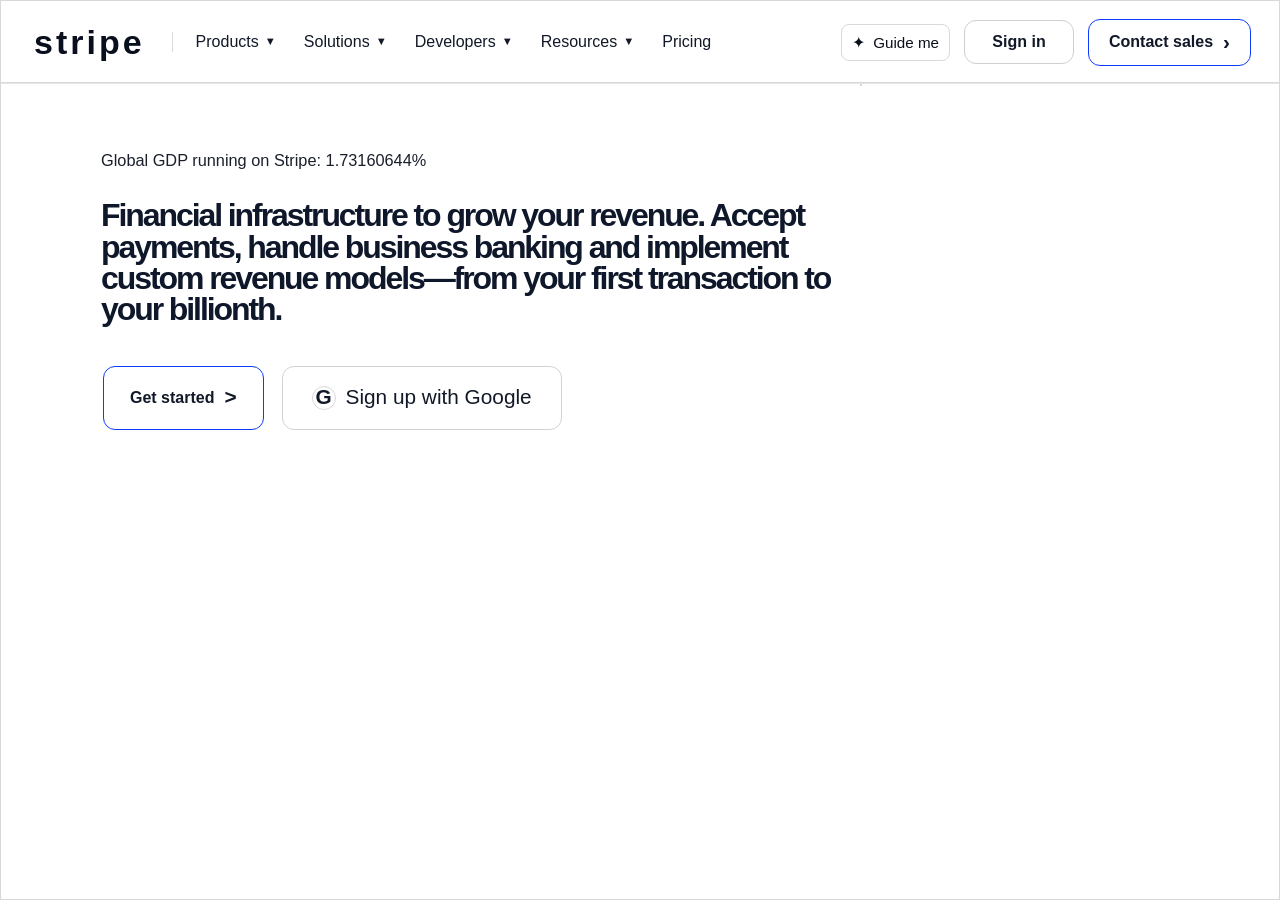
==== index.html @ da1a9da4 "assignment1-landingPage-changes" ====
<!DOCTYPE html>
<html lang="en">
  <head>
    <meta charset="UTF-8" />
    <meta name="viewport" content="width=device-width, initial-scale=1.0" />
    <title>Stripe-inspired</title>
    <link rel="stylesheet" href="style.css" />
  </head>
  <body>
    <div class="page-shell">
      <header class="topbar">
        <div class="brand-wrap">
          <div class="brand">stripe</div>
          <nav class="main-nav" aria-label="Main navigation">
            <a href="#">Products <span class="caret">▼</span></a>
            <a href="#">Solutions <span class="caret">▼</span></a>
            <a href="#">Developers <span class="caret">▼</span></a>
            <a href="#">Resources <span class="caret">▼</span></a>
            <a href="#">Pricing</a>
          </nav>
        </div>

        <div class="nav-utility">
          <div class="guide">
            <span class="icon">✦</span>
            <span>Guide me</span>
          </div>

          <button class="btn btn-light">Sign in</button>
          <button class="btn btn-primary">Contact sales <span>›</span></button>
        </div>
      </header>

      <main class="hero">
        <div class="hero-copy">
          <p class="eyebrow">
            Global GDP running on Stripe:
            <span>1.73160644%</span>
          </p>

          <h1>
            <strong>Financial infrastructure to grow your revenue.<strong />
            <strong>Accept payments, handle business banking and
            implement custom revenue models—from your
            first transaction to your billionth.</strong>
          </h1>

          <div class="google-container">
            <button class="btn btn-primary large">Get started <span>></span></button>
            <button class="btn btn-outline large google-btn">
              <span class="google-mark">G</span>
              <span>Sign up with Google</span>
            </button>
          </div>
        </div>

        <div class="hero-art" >
          <div class="shape shape-a"></div>
          <div class="shape shape-b"></div>
          <div class="shape shape-c"></div>
          <div class="shape shape-d"></div>
        </div>
      </main>
    </div>
  </body>
</html>
---- style.css ----
* {
  box-sizing: border-box;
}

html, body {
  margin: 0;
  padding: 0;
  font-family: Arial, Helvetica, sans-serif;
  background: #ffffff;
  color: #0a0f1d;
}

body {
  min-height: 10px;
}

.page-shell {
  width: 100%;
  min-height: 100vh;
  border: 1px solid #d8d8d8;
  background: #fff;
  overflow: hidden;
}

.topbar {
  display: flex;
  align-items: center;
  justify-content: space-between;
  padding: 18px 28px 16px 24px;
  border-bottom: 1px solid #d9d9d9;
  min-height: 80px;
}

.brand-wrap {
  display: flex;
  align-items: center;
  gap: 26px;
}

.brand {
  font-size: 34px;
  font-weight: 800;
  letter-spacing: 3px;
  line-height: 1;
  padding-left: 8px;
  border: 1px solid transparent;
}

.main-nav {
  display: flex;
  align-items: center;
  gap: 26px;
  border-left: 1px solid #d9d9d9;
  padding-left: 22px;
}

.main-nav a {
  font-size: 16px;
  color: #111827;
  text-decoration: none;
  display: inline-flex;
  align-items: center;
  gap: 6px;
  border: 1px solid transparent;
}

.caret {
  font-size: 0.7rem;
  transform: translateY(-1px);
}

.nav-utility {
  display: flex;
  align-items: center;
  gap: 14px;
}

.guide {
  display: inline-flex;
  align-items: center;
  gap: 8px;
  padding: 8px 10px;
  border: 1px solid #d9d9d9;
  border-radius: 8px;
  font-size: 0.95rem;
}

.icon {
  font-size: 1rem;
}

.btn {
  appearance: none;
  border: 1px solid #cfcfcf;
  background: #fff;
  color: #111827;
  border-radius: 12px;
  padding: 12px 20px;
  font-size: 1rem;
  font-weight: 600;
  cursor: pointer;
  display: inline-flex;
  align-items: center;
  justify-content: center;
  gap: 10px;
}

.btn-light {
  min-width: 110px;
}

.btn-primary {
  border-color: #0d3bff;
  min-width: 160px;
}

.btn span {
  font-size: 1.3rem;
  line-height: 1;
}

.hero {
  display: flex;
  position: relative;
  border-top: 1px solid #e5e5e5;
  overflow: hidden;
}

.hero-copy {
  flex: 1.5;
  padding: 64px 0 40px 100px;
  position: relative;
  z-index: 2;
}

.eyebrow {
  font-size: 1.02rem;
  line-height: 1.5;
  margin: 0 0 28px 0;
  color: #1a1f2c;
  font-weight: 400;
}

.eyebrow span {
  font-weight: 500;
}

h1 {
  margin: 0;
  line-height: 0.98;
  letter-spacing: -0.065em;
  font-weight: 500;
  color: #0f172a;
}


.google-container {
  display: flex;
  align-items: center;
  gap: 18px;
  margin-top: 40px;
  padding-left: 2px;
}

.large {
  min-height: 64px;
  padding-left: 26px;
  padding-right: 26px;
}

.google-btn {
  min-width: 280px;
  border-color: #d2d2d2;
  font-weight: 500;
}

.google-mark {
  display: inline-flex;
  align-items: center;
  justify-content: center;
  width: 24px;
  height: 24px;
  border: 1px solid #d9d9d9;
  border-radius: 50%;
  font-size: 0.95rem;
  font-weight: 700;
}

.hero-art {
  flex: 1;
  position: relative;
  min-width: 420px;
  border-left: 1px solid #e5e5e5;
  background: rgba(255, 255, 255, 0.2);
}

.shape {
  position: absolute;
  border: 1px solid #d8d8d8;
  background: rgba(255, 255, 255, 0.25);
}
/* 
.shape-a {
  width: 110%;
  height: 120%;
  right: -22%;
  top: -12%;
  transform: rotate(22deg);
}

.shape-b {
  width: 90%;
  height: 110%;
  right: -8%;
  top: 14%;
  transform: rotate(22deg);
}

.shape-c {
  width: 92%;
  height: 118%;
  right: -6%;
  top: 18%;
  transform: rotate(18deg);
}

.shape-d {
  width: 72%;
  height: 95%;
  right: 18%;
  top: 24%;
  transform: rotate(22deg);
} */

@media (max-width: 1100px) {
  .topbar {
    flex-wrap: wrap;
    gap: 16px;
  }

  .brand-wrap {
    width: 100%;
    justify-content: space-between;
  }

  .hero {
    flex-direction: column;
  }

  .hero-copy {
    padding: 48px 32px 20px;
  }

  .hero-art {
    min-height: 260px;
    width: 100%;
    border-left: none;
    border-top: 1px solid #e5e5e5;
  }
}

@media (max-width: 720px) {
  .main-nav {
    display: none;
  }

  .nav-utility {
    width: 100%;
    justify-content: space-between;
  }

  .google-container {
    flex-direction: column;
    align-items: flex-start;
  }

  .btn,
  .large,
  .google-btn {
    width: 100%;
  }

  .hero-copy {
    padding: 32px 18px 18px;
  }
}
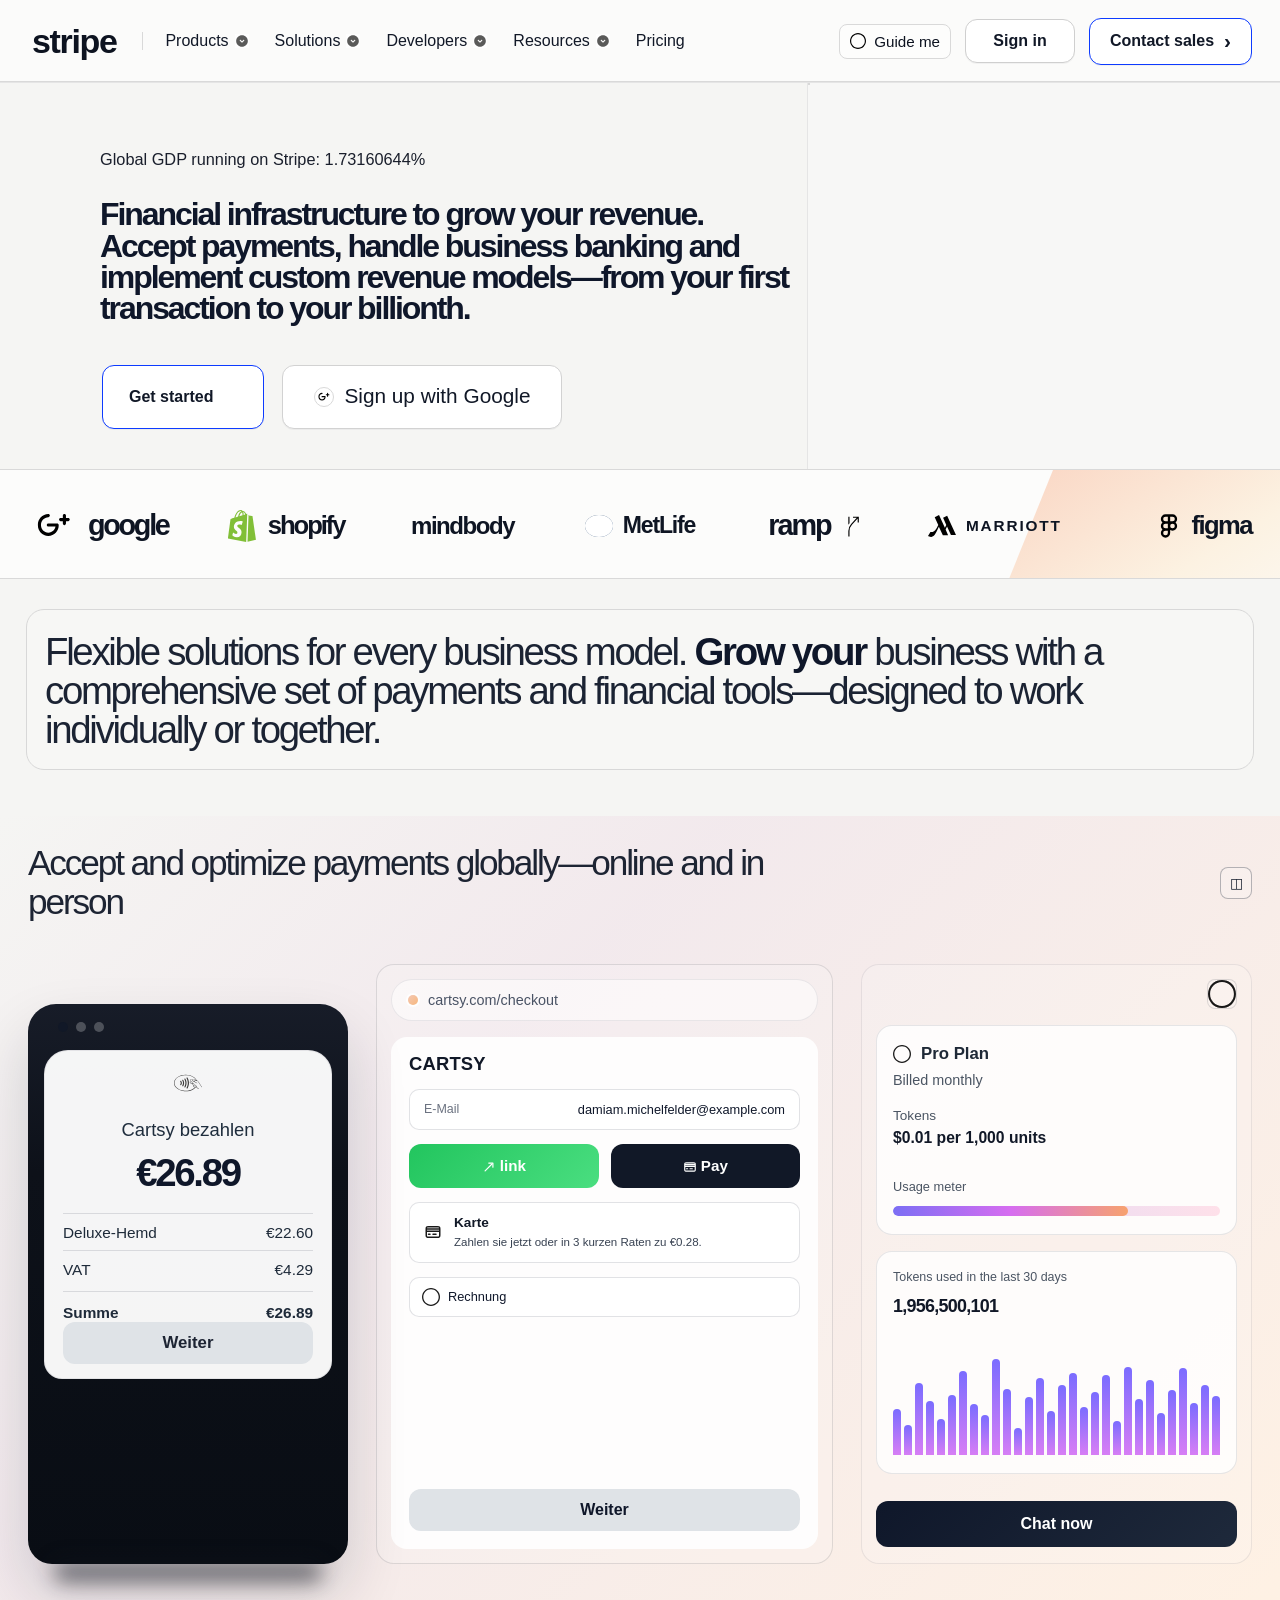
==== commit 9c7fc01f: "second-time-code-push-after-working-with-home-page" ====
--- a/index.html
+++ b/index.html
@@ -12,17 +12,17 @@
         <div class="brand-wrap">
           <div class="brand">stripe</div>
           <nav class="main-nav" aria-label="Main navigation">
-            <a href="#">Products <span class="caret">▼</span></a>
-            <a href="#">Solutions <span class="caret">▼</span></a>
-            <a href="#">Developers <span class="caret">▼</span></a>
-            <a href="#">Resources <span class="caret">▼</span></a>
+            <a href="#">Products <img class="nav-caret" src="chevron-down-circle-svgrepo-com.svg" alt="" aria-hidden="true" /></a>
+            <a href="#">Solutions <img class="nav-caret" src="chevron-down-circle-svgrepo-com.svg" alt="" aria-hidden="true" /></a>
+            <a href="#">Developers <img class="nav-caret" src="chevron-down-circle-svgrepo-com.svg" alt="" aria-hidden="true" /></a>
+            <a href="#">Resources <img class="nav-caret" src="chevron-down-circle-svgrepo-com.svg" alt="" aria-hidden="true" /></a>
             <a href="#">Pricing</a>
           </nav>
         </div>
 
         <div class="nav-utility">
           <div class="guide">
-            <span class="icon">✦</span>
+            <img class="guide-icon" src="circle-outline-svgrepo-com.svg" alt="" aria-hidden="true" />
             <span>Guide me</span>
           </div>
 
@@ -39,28 +39,225 @@
           </p>
 
           <h1>
-            <strong>Financial infrastructure to grow your revenue.<strong />
+            <strong>Financial infrastructure to grow your revenue.</strong>
             <strong>Accept payments, handle business banking and
             implement custom revenue models—from your
             first transaction to your billionth.</strong>
           </h1>
 
           <div class="google-container">
-            <button class="btn btn-primary large">Get started <span>></span></button>
+            <button class="btn btn-primary large">Get started <img class="btn-arrow" src="chevron-right-svgrepo-com.svg" alt="" aria-hidden="true" /></button>
             <button class="btn btn-outline large google-btn">
-              <span class="google-mark">G</span>
+              <img class="google-mark" src="google-plus-svgrepo-com.svg" alt="Google" />
               <span>Sign up with Google</span>
             </button>
           </div>
         </div>
 
-        <div class="hero-art" >
+        <div class="hero-art" aria-hidden="true">
           <div class="shape shape-a"></div>
           <div class="shape shape-b"></div>
           <div class="shape shape-c"></div>
           <div class="shape shape-d"></div>
         </div>
       </main>
+
+      <section class="brand-showcase" aria-label="Brand showcase">
+        <div class="brand-row">
+          <div class="brand-logo google-logo" aria-label="Google">
+            <img class="brand-svg google-svg" src="google-plus-svgrepo-com.svg" alt="Google" />
+            <span class="google-word">google</span>
+            
+          </div>
+
+          <div class="brand-logo shopify-logo" aria-label="Shopify">
+            <img class="brand-svg shopify-svg" src="shopify-color-svgrepo-com.svg" alt="Shopify" />
+            <span class="shopify-word">shopify</span>
+          </div>
+
+          <div class="brand-logo mindbody-logo" aria-label="Mindbody">
+            <span class="mindbody-word">mindbody</span>
+          </div>
+
+          <div class="brand-logo metlife-logo" aria-label="MetLife">
+            <span class="metlife-icon" aria-hidden="true"></span>
+            <span class="metlife-word">MetLife</span>
+          </div>
+
+          <div class="brand-logo ramp-logo" aria-label="Ramp">
+            <span class="ramp-word">ramp</span>
+            <img class="brand-svg ramp-svg" src="ramp-right-svgrepo-com.svg" alt="Ramp" aria-hidden="true" />
+          </div>
+
+          <div class="brand-logo marriott-logo" aria-label="Marriott">
+            <img class="brand-svg marriott-svg" src="marriott-svgrepo-com.svg" alt="Marriott" />
+            <span class="marriott-word">MARRIOTT</span>
+          </div>
+
+          <div class="brand-logo figma-logo" aria-label="Figma">
+            <img class="brand-svg figma-svg" src="figma-svgrepo-com.svg" alt="Figma" />
+            <span class="figma-word">figma</span>
+           
+          </div>
+        </div>
+      </section>
+
+      <section class="business-model" aria-label="Business model section">
+        <div class="business-model__content">
+          <h2>
+            Flexible solutions for every business model.
+            <span>Grow your</span>
+            business with a comprehensive set of payments and financial tools—designed to work individually or together.
+          </h2>
+        </div>
+      </section>
+
+      <section class="payments-overview" aria-label="Payment solutions section">
+        <div class="payments-overview__header">
+          <h3>Accept and optimize payments globally—online and in person</h3>
+          <span class="payments-overview__badge" aria-hidden="true">◫</span>
+        </div>
+
+        <div class="payments-overview__layout">
+          <div class="payment-device" aria-label="Mobile payment device">
+            <div class="device-shell">
+              <div class="device-topbar">
+                <span class="device-dot device-dot--dark"></span>
+                <span class="device-dot device-dot--light"></span>
+                <span class="device-dot device-dot--light"></span>
+              </div>
+
+              <div class="device-payment-card">
+                <div class="device-card__header">
+                  <img class="contactless-icon" src="contactless-svgrepo-com.svg" alt="" aria-hidden="true" />
+                </div>
+
+                <div class="device-card__amount-label">Cartsy bezahlen</div>
+                <div class="device-card__amount">€26.89</div>
+
+                <div class="device-card__list">
+                  <div class="device-card__row">
+                    <span>Deluxe-Hemd</span>
+                    <span>€22.60</span>
+                  </div>
+                  <div class="device-card__row">
+                    <span>VAT</span>
+                    <span>€4.29</span>
+                  </div>
+                  <div class="device-card__row total-row">
+                    <span>Summe</span>
+                    <span>€26.89</span>
+                  </div>
+                </div>
+
+                <button class="device-card__button" type="button">Weiter</button>
+              </div>
+            </div>
+          </div>
+
+          <div class="checkout-panel" aria-label="Checkout panel">
+            <div class="checkout-panel__topbar">
+              <div class="checkout-panel__signal"></div>
+              <span>cartsy.com/checkout</span>
+            </div>
+
+            <div class="checkout-panel__body">
+              <div class="checkout-panel__section checkout-panel__section--header">
+                <h4>CARTSY</h4>
+              </div>
+
+              <div class="checkout-panel__row checkout-panel__row--fields">
+                <label>E-Mail</label>
+                <span>damiam.michelfelder@example.com</span>
+              </div>
+
+              <div class="checkout-panel__actions">
+                <button class="checkout-btn checkout-btn--primary" type="button"><img class="mini-action-icon" src="arrow-up-right-svgrepo-com.svg" alt="" aria-hidden="true" /> link</button>
+                <button class="checkout-btn checkout-btn--secondary" type="button"><img class="mini-action-icon" src="credit-card-alt-1-svgrepo-com.svg" alt="" aria-hidden="true" /> Pay</button>
+              </div>
+
+              <div class="checkout-panel__row checkout-panel__row--summary">
+                <div class="summary-info">
+                  <img class="summary-icon" src="credit-card-alt-1-svgrepo-com.svg" alt="" aria-hidden="true" />
+                  <div>
+                    <label>Karte</label>
+                    <p>Zahlen sie jetzt oder in 3 kurzen Raten zu €0.28.</p>
+                  </div>
+                </div>
+              </div>
+
+              <div class="checkout-panel__row checkout-panel__row--list">
+                <img class="row-icon" src="circle-outline-svgrepo-com.svg" alt="" aria-hidden="true" />
+                <span>Rechnung</span>
+              </div>
+
+              <button class="checkout-panel__button" type="button">Weiter</button>
+            </div>
+          </div>
+
+          <div class="billing-panel" aria-label="Subscription billing panel">
+            <div class="billing-panel__header">
+              <img class="billing-panel__mini" src="circle-outline-svgrepo-com.svg" alt="" aria-hidden="true" />
+            </div>
+
+            <div class="plan-card">
+              <div class="plan-card__title">
+                <img class="plan-card__icon" src="circle-outline-svgrepo-com.svg" alt="" aria-hidden="true" />
+                <span>Pro Plan</span>
+              </div>
+              <div class="plan-card__meta">Billed monthly</div>
+
+              <div class="plan-card__price-label">Tokens</div>
+              <div class="plan-card__price">$0.01 per 1,000 units</div>
+
+              <div class="usage-meter">
+                <span class="usage-meter__label">Usage meter</span>
+                <div class="usage-meter__bar"><span></span></div>
+              </div>
+            </div>
+
+            <div class="history-card">
+              <div class="history-card__label">Tokens used in the last 30 days</div>
+              <div class="history-card__amount">1,956,500,101</div>
+
+              <div class="history-card__chart" aria-label="Token usage chart">
+                <span style="height: 38%"></span>
+                <span style="height: 25%"></span>
+                <span style="height: 60%"></span>
+                <span style="height: 45%"></span>
+                <span style="height: 30%"></span>
+                <span style="height: 50%"></span>
+                <span style="height: 70%"></span>
+                <span style="height: 42%"></span>
+                <span style="height: 33%"></span>
+                <span style="height: 80%"></span>
+                <span style="height: 55%"></span>
+                <span style="height: 22%"></span>
+                <span style="height: 48%"></span>
+                <span style="height: 64%"></span>
+                <span style="height: 36%"></span>
+                <span style="height: 58%"></span>
+                <span style="height: 68%"></span>
+                <span style="height: 40%"></span>
+                <span style="height: 52%"></span>
+                <span style="height: 66%"></span>
+                <span style="height: 28%"></span>
+                <span style="height: 73%"></span>
+                <span style="height: 46%"></span>
+                <span style="height: 62%"></span>
+                <span style="height: 35%"></span>
+                <span style="height: 54%"></span>
+                <span style="height: 72%"></span>
+                <span style="height: 43%"></span>
+                <span style="height: 58%"></span>
+                <span style="height: 49%"></span>
+              </div>
+            </div>
+
+            <button class="chat-button" type="button">Chat now</button>
+          </div>
+        </div>
+      </section>
     </div>
   </body>
 </html>
--- a/style.css
+++ b/style.css
@@ -5,20 +5,28 @@
 html, body {
   margin: 0;
   padding: 0;
-  font-family: Arial, Helvetica, sans-serif;
-  background: #ffffff;
-  color: #0a0f1d;
+  font-family: "Segoe UI", Arial, Helvetica, sans-serif;
+  background: #f5f5f3;
+  color: #0d1320;
 }
 
 body {
-  min-height: 10px;
+  min-height: 100vh;
+}
+
+img {
+  max-width: 100%;
+  display: block;
+}
+
+button, a {
+  font: inherit;
 }
 
 .page-shell {
   width: 100%;
   min-height: 100vh;
-  border: 1px solid #d8d8d8;
-  background: #fff;
+  background: #f5f5f3;
   overflow: hidden;
 }
 
@@ -29,6 +37,7 @@
   padding: 18px 28px 16px 24px;
   border-bottom: 1px solid #d9d9d9;
   min-height: 80px;
+  background: rgba(255, 255, 255, 0.64);
 }
 
 .brand-wrap {
@@ -40,10 +49,10 @@
 .brand {
   font-size: 34px;
   font-weight: 800;
-  letter-spacing: 3px;
+  letter-spacing: -0.04em;
   line-height: 1;
   padding-left: 8px;
-  border: 1px solid transparent;
+  color: #0d1320;
 }
 
 .main-nav {
@@ -61,7 +70,6 @@
   display: inline-flex;
   align-items: center;
   gap: 6px;
-  border: 1px solid transparent;
 }
 
 .caret {
@@ -83,6 +91,7 @@
   border: 1px solid #d9d9d9;
   border-radius: 8px;
   font-size: 0.95rem;
+  background: rgba(255, 255, 255, 0.5);
 }
 
 .icon {
@@ -103,6 +112,7 @@
   align-items: center;
   justify-content: center;
   gap: 10px;
+  box-shadow: 0 1px 0 rgba(15, 23, 42, 0.04);
 }
 
 .btn-light {
@@ -124,6 +134,7 @@
   position: relative;
   border-top: 1px solid #e5e5e5;
   overflow: hidden;
+  background: #f5f5f3;
 }
 
 .hero-copy {
@@ -153,6 +164,9 @@
   color: #0f172a;
 }
 
+h1 strong {
+  display: block;
+}
 
 .google-container {
   display: flex;
@@ -199,38 +213,234 @@
   border: 1px solid #d8d8d8;
   background: rgba(255, 255, 255, 0.25);
 }
-/* 
-.shape-a {
-  width: 110%;
-  height: 120%;
-  right: -22%;
-  top: -12%;
-  transform: rotate(22deg);
-}
-
-.shape-b {
-  width: 90%;
-  height: 110%;
-  right: -8%;
-  top: 14%;
-  transform: rotate(22deg);
-}
-
-.shape-c {
-  width: 92%;
-  height: 118%;
-  right: -6%;
-  top: 18%;
-  transform: rotate(18deg);
-}
-
-.shape-d {
-  width: 72%;
-  height: 95%;
-  right: 18%;
-  top: 24%;
-  transform: rotate(22deg);
-} */
+
+.brand-showcase {
+  position: relative;
+  overflow: hidden;
+  padding: 12px 18px 8px;
+  background: rgba(255, 255, 255, 0.7);
+  border-top: 1px solid #d9d9d9;
+  border-bottom: 1px solid #d9d9d9;
+}
+
+.brand-showcase::before {
+  content: "";
+  position: absolute;
+  top: -18%;
+  right: -12%;
+  width: 32%;
+  height: 170%;
+  background: linear-gradient(140deg, rgba(248, 179, 144, 0.5), rgba(252, 216, 161, 0.28), rgba(255, 255, 255, 0.18));
+  transform: skewX(-22deg);
+}
+
+.brand-row {
+  position: relative;
+  z-index: 1;
+  display: grid;
+  grid-template-columns: repeat(7, minmax(0, 1fr));
+  align-items: center;
+  gap: 18px;
+  min-height: 88px;
+  padding: 0 10px;
+}
+
+.brand-logo {
+  display: inline-flex;
+  align-items: center;
+  justify-content: center;
+  gap: 8px;
+  min-width: 0;
+  font-weight: 600;
+  color: #0e1523;
+}
+
+.google-logo {
+  font-size: clamp(1.8rem, 2vw, 2.3rem);
+  letter-spacing: -0.08em;
+  font-weight: 700;
+  justify-self: start;
+}
+
+.google-letter {
+  display: inline-block;
+}
+
+.g-blue { color: #4285f4; }
+.g-red { color: #ea4335; }
+.g-yellow { color: #fbbc05; }
+.g-green { color: #34a853; }
+
+.shopify-logo {
+  justify-content: center;
+  gap: 10px;
+}
+
+.shopify-mark {
+  position: relative;
+  display: inline-block;
+  width: 20px;
+  height: 20px;
+  border-radius: 4px;
+  background: linear-gradient(135deg, #95bf47 0%, #7cc9a9 35%, #5d5fef 100%);
+  transform: rotate(45deg);
+  box-shadow: inset 0 0 0 2px rgba(255, 255, 255, 0.4);
+}
+
+.shopify-mark::before,
+.shopify-mark::after {
+  content: "";
+  position: absolute;
+  background: rgba(255, 255, 255, 0.9);
+}
+
+.shopify-mark::before {
+  width: 8px;
+  height: 13px;
+  left: 6px;
+  top: 3px;
+  border-radius: 8px 8px 0 0;
+  transform: rotate(90deg);
+}
+
+.shopify-mark::after {
+  width: 10px;
+  height: 8px;
+  left: 5px;
+  top: 10px;
+  border-radius: 10px 10px 0 0;
+}
+
+.shopify-word {
+  font-size: clamp(1.6rem, 1.9vw, 2.1rem);
+  font-weight: 650;
+  letter-spacing: -0.08em;
+}
+
+.mindbody-logo {
+  justify-self: center;
+}
+
+.mindbody-word {
+  font-size: clamp(1.5rem, 1.8vw, 2rem);
+  letter-spacing: -0.06em;
+  font-weight: 600;
+}
+
+.metlife-logo {
+  gap: 10px;
+}
+
+.metlife-icon {
+  display: inline-block;
+  width: 28px;
+  height: 22px;
+  position: relative;
+  border-radius: 50%;
+  background: linear-gradient(135deg, #0a2d53, #0d376d);
+  box-shadow: inset 0 0 0 2px rgba(255, 255, 255, 0.3);
+}
+
+.metlife-icon::before,
+.metlife-icon::after {
+  content: "";
+  position: absolute;
+  background: #ffffff;
+  border-radius: 50%;
+  inset: 0;
+}
+
+.metlife-icon::before {
+  width: 10px;
+  height: 10px;
+  left: 9px;
+  top: 7px;
+  box-shadow: 8px 0 0 0 #fff;
+}
+
+.metlife-word {
+  font-size: clamp(1.35rem, 1.8vw, 2rem);
+  font-weight: 650;
+  letter-spacing: -0.05em;
+}
+
+.ramp-logo {
+  gap: 8px;
+  justify-content: center;
+}
+
+.ramp-word {
+  font-size: clamp(1.8rem, 2vw, 2.3rem);
+  font-weight: 700;
+  letter-spacing: -0.07em;
+}
+
+.ramp-arrow {
+  font-size: 1.8rem;
+  color: #0e1523;
+  transform: translateY(-2px);
+}
+
+.marriott-logo {
+  gap: 10px;
+  justify-content: center;
+}
+
+.marriott-icon {
+  display: inline-flex;
+  align-items: center;
+  justify-content: center;
+  width: 26px;
+  height: 26px;
+  background: linear-gradient(135deg, #d53040, #7d1d2d);
+  border-radius: 8px;
+  color: #fff;
+  font-size: 1.1rem;
+  font-weight: 700;
+  line-height: 1;
+}
+
+.marriott-word {
+  font-size: clamp(0.9rem, 1.2vw, 1.2rem);
+  letter-spacing: 0.12em;
+  font-weight: 700;
+}
+
+.figma-logo {
+  justify-self: end;
+}
+
+.figma-word {
+  font-size: clamp(1.6rem, 1.9vw, 2.1rem);
+  font-weight: 600;
+  letter-spacing: -0.06em;
+}
+
+.business-model {
+  padding: 30px 26px 46px;
+}
+
+.business-model__content {
+  border: 1px solid #d8d8d8;
+  border-radius: 18px;
+  background: rgba(255, 255, 255, 0.18);
+  padding: 22px 18px 20px;
+}
+
+.business-model__content h2 {
+  margin: 0;
+  font-size: clamp(2.2rem, 3vw, 4rem);
+  line-height: 1.02;
+  letter-spacing: -0.06em;
+  font-weight: 500;
+  color: #1b2333;
+  max-width: 1500px;
+}
+
+.business-model__content h2 span {
+  color: #0f172a;
+  font-weight: 600;
+}
 
 @media (max-width: 1100px) {
   .topbar {
@@ -257,6 +467,17 @@
     border-left: none;
     border-top: 1px solid #e5e5e5;
   }
+
+  .brand-row {
+    grid-template-columns: repeat(3, minmax(0, 1fr));
+    gap: 22px 16px;
+    padding: 12px 0;
+  }
+
+  .google-logo,
+  .figma-logo {
+    justify-self: center;
+  }
 }
 
 @media (max-width: 720px) {
@@ -283,4 +504,587 @@
   .hero-copy {
     padding: 32px 18px 18px;
   }
-}
+
+  .brand-row {
+    grid-template-columns: repeat(2, minmax(0, 1fr));
+  }
+
+  .brand-showcase {
+    padding-inline: 12px;
+  }
+
+  .business-model {
+    padding: 20px 12px 32px;
+  }
+
+  .business-model__content {
+    padding: 18px 14px 16px;
+  }
+}
+
+.payments-overview {
+  background: linear-gradient(135deg, rgba(245, 245, 243, 1) 0%, rgba(242, 232, 236, 0.9) 35%, rgba(255, 241, 227, 0.95) 100%);
+  padding: 28px 28px 60px;
+}
+
+.payments-overview__header {
+  display: flex;
+  align-items: center;
+  justify-content: space-between;
+  gap: 18px;
+  margin-bottom: 22px;
+}
+
+.payments-overview__header h3 {
+  margin: 0;
+  font-size: clamp(2.2rem, 2.6vw, 3.1rem);
+  line-height: 1.1;
+  letter-spacing: -0.06em;
+  font-weight: 500;
+  color: #1d2433;
+  max-width: 820px;
+}
+
+.payments-overview__badge {
+  width: 32px;
+  height: 32px;
+  border: 1px solid rgba(22, 31, 49, 0.3);
+  border-radius: 8px;
+  background: rgba(255, 255, 255, 0.2);
+  display: inline-flex;
+  align-items: center;
+  justify-content: center;
+  font-size: 0.9rem;
+  color: #1d2433;
+}
+
+.payments-overview__layout {
+  display: grid;
+  grid-template-columns: 1.05fr 1.7fr 1.1fr;
+  gap: 28px;
+  align-items: end;
+}
+
+.payment-device {
+  display: flex;
+  justify-content: center;
+  align-items: flex-end;
+  min-height: 620px;
+}
+
+.nav-caret,
+.guide-icon,
+.btn-arrow,
+.google-mark,
+.brand-svg,
+.contactless-icon,
+.mini-action-icon,
+.summary-icon,
+.row-icon,
+.plan-card__icon,
+.billing-panel__mini {
+  display: inline-block;
+  width: 18px;
+  height: 18px;
+  object-fit: contain;
+  vertical-align: middle;
+}
+
+.nav-caret {
+  width: 14px;
+  height: 14px;
+  opacity: 0.8;
+}
+
+.guide-icon {
+  width: 16px;
+  height: 16px;
+}
+
+.btn-arrow {
+  width: 14px;
+  height: 14px;
+  filter: brightness(0) invert(1);
+}
+
+.google-mark {
+  width: 20px;
+  height: 20px;
+}
+
+.brand-svg {
+  width: 44px;
+  height: 44px;
+}
+
+.google-svg {
+  width: 52px;
+  height: 52px;
+}
+
+.shopify-svg {
+  width: 32px;
+  height: 32px;
+}
+
+.ramp-svg,
+.marriott-svg,
+.figma-svg {
+  width: 28px;
+  height: 28px;
+}
+
+.contactless-icon {
+  width: 28px;
+  height: 28px;
+  filter: brightness(0) saturate(0) invert(0.22);
+}
+
+.mini-action-icon {
+  width: 14px;
+  height: 14px;
+  filter: brightness(0) invert(1);
+}
+
+.summary-icon,
+.row-icon,
+.plan-card__icon,
+.billing-panel__mini {
+  width: 18px;
+  height: 18px;
+  opacity: 0.9;
+}
+
+.device-shell {
+  width: 320px;
+  min-height: 560px;
+  border-radius: 28px 28px 24px 24px;
+  background: linear-gradient(180deg, #171c28 0%, #0d1119 30%, #090d14 100%);
+  position: relative;
+  padding: 18px 16px 8px;
+  box-shadow: 0 30px 60px rgba(15, 23, 42, 0.16);
+}
+
+.device-shell::after {
+  content: "";
+  position: absolute;
+  left: 50%;
+  transform: translateX(-50%);
+  bottom: -18px;
+  width: 84%;
+  height: 20px;
+  background: rgba(16, 20, 30, 0.55);
+  border-radius: 30px;
+  filter: blur(10px);
+}
+
+.device-topbar {
+  display: flex;
+  align-items: center;
+  gap: 8px;
+  margin: 0 0 18px;
+  padding-left: 14px;
+}
+
+.device-dot {
+  display: inline-block;
+  width: 10px;
+  height: 10px;
+  border-radius: 50%;
+}
+
+.device-dot--dark {
+  background: #111827;
+}
+
+.device-dot--light {
+  background: rgba(255, 255, 255, 0.24);
+}
+
+.device-payment-card {
+  background: rgba(255, 255, 255, 0.96);
+  border-radius: 24px 24px 18px 18px;
+  padding: 18px 18px 14px;
+  height: calc(100% - 36px);
+  border: 1px solid rgba(15, 23, 42, 0.08);
+  display: flex;
+  flex-direction: column;
+}
+
+.device-card__header {
+  display: flex;
+  justify-content: center;
+  margin-bottom: 14px;
+}
+
+.device-card__amount-label {
+  font-size: 1.15rem;
+  font-weight: 500;
+  color: #1f2d3d;
+  margin: 8px 0 10px;
+  text-align: center;
+}
+
+.device-card__amount {
+  font-size: clamp(2.2rem, 3vw, 3rem);
+  font-weight: 600;
+  letter-spacing: -0.06em;
+  text-align: center;
+  color: #0f172a;
+}
+
+.device-card__list {
+  margin-top: 18px;
+  display: flex;
+  flex-direction: column;
+  gap: 8px;
+}
+
+.device-card__row {
+  display: flex;
+  justify-content: space-between;
+  align-items: center;
+  padding-top: 10px;
+  border-top: 1px solid rgba(15, 23, 42, 0.12);
+  font-size: 0.96rem;
+  color: #1e2a39;
+}
+
+.total-row {
+  padding-top: 12px;
+  margin-top: 4px;
+  font-weight: 600;
+}
+
+.device-card__button {
+  margin-top: auto;
+  border: none;
+  background: #dfe3e7;
+  color: #1d2433;
+  border-radius: 12px;
+  min-height: 42px;
+  font-size: 1.05rem;
+  font-weight: 600;
+  cursor: pointer;
+}
+
+.checkout-panel {
+  background: rgba(255, 255, 255, 0.16);
+  border: 1px solid rgba(17, 24, 39, 0.12);
+  border-radius: 18px;
+  min-height: 600px;
+  padding: 14px;
+  display: flex;
+  flex-direction: column;
+}
+
+.checkout-panel__topbar {
+  display: flex;
+  align-items: center;
+  gap: 10px;
+  background: rgba(255, 255, 255, 0.55);
+  border: 1px solid rgba(17, 24, 39, 0.08);
+  border-radius: 999px;
+  padding: 12px 16px;
+  font-size: 0.9rem;
+  color: #4a5365;
+  margin-bottom: 16px;
+}
+
+.checkout-panel__signal {
+  width: 10px;
+  height: 10px;
+  border-radius: 50%;
+  background: linear-gradient(135deg, #f4c8b4, #f7b77d);
+  box-shadow: 0 0 0 2px rgba(255, 255, 255, 0.9);
+}
+
+.checkout-panel__body {
+  display: flex;
+  flex-direction: column;
+  gap: 14px;
+  background: rgba(255, 255, 255, 0.9);
+  border-radius: 16px;
+  padding: 16px 18px 18px;
+  flex: 1;
+}
+
+.checkout-panel__section h4 {
+  margin: 0;
+  font-size: 1.15rem;
+  letter-spacing: 0.01em;
+  color: #111827;
+}
+
+.checkout-panel__row {
+  border: 1px solid rgba(15, 23, 42, 0.12);
+  border-radius: 10px;
+  background: rgba(255, 255, 255, 0.9);
+  padding: 12px 14px;
+  display: flex;
+  align-items: center;
+  justify-content: space-between;
+  gap: 10px;
+  color: #1f2937;
+}
+
+.checkout-panel__row label {
+  font-size: 0.78rem;
+  color: #6b7280;
+  margin-right: auto;
+}
+
+.checkout-panel__row span {
+  font-size: 0.8rem;
+  color: #0f172a;
+}
+
+.checkout-panel__actions {
+  display: grid;
+  grid-template-columns: 1fr 1fr;
+  gap: 12px;
+}
+
+.checkout-btn {
+  border: none;
+  border-radius: 12px;
+  min-height: 44px;
+  font-size: 0.95rem;
+  font-weight: 600;
+  cursor: pointer;
+}
+
+.checkout-btn--primary {
+  background: linear-gradient(135deg, #22c55e, #4ade80);
+  color: white;
+}
+
+.checkout-btn--secondary {
+  background: #111827;
+  color: white;
+}
+
+.summary-info {
+  display: flex;
+  align-items: center;
+  gap: 12px;
+  width: 100%;
+}
+
+.summary-info div {
+  flex: 1;
+}
+
+.summary-info label {
+  display: block;
+  margin-bottom: 4px;
+  font-size: 0.85rem;
+  font-weight: 600;
+  color: #111827;
+}
+
+.summary-info p {
+  margin: 0;
+  font-size: 0.72rem;
+  line-height: 1.4;
+  color: #374151;
+}
+
+.checkout-panel__row--list {
+  justify-content: flex-start;
+  gap: 8px;
+  padding: 10px 12px;
+}
+
+.checkout-panel__button {
+  margin-top: auto;
+  border: none;
+  border-radius: 12px;
+  min-height: 42px;
+  background: #dfe3e7;
+  color: #0f172a;
+  font-weight: 600;
+  cursor: pointer;
+}
+
+.billing-panel {
+  background: rgba(255, 255, 255, 0.16);
+  border: 1px solid rgba(17, 24, 39, 0.08);
+  border-radius: 18px;
+  padding: 14px 14px 16px;
+  min-height: 600px;
+  display: flex;
+  flex-direction: column;
+  gap: 16px;
+}
+
+.billing-panel__header {
+  display: flex;
+  justify-content: flex-end;
+}
+
+.billing-panel__mini {
+  width: 30px;
+  height: 30px;
+  border-radius: 8px;
+  border: 1px solid rgba(17, 24, 39, 0.15);
+  display: inline-flex;
+  align-items: center;
+  justify-content: center;
+  font-size: 0.82rem;
+  background: rgba(255, 255, 255, 0.15);
+}
+
+.plan-card,
+.history-card {
+  background: rgba(255, 255, 255, 0.8);
+  border: 1px solid rgba(17, 24, 39, 0.1);
+  border-radius: 16px;
+  padding: 18px 16px;
+}
+
+.plan-card__title {
+  display: flex;
+  align-items: center;
+  gap: 10px;
+  font-size: 1.05rem;
+  font-weight: 600;
+  color: #1f2937;
+}
+
+.plan-card__meta {
+  margin-top: 8px;
+  color: #4b5563;
+  font-size: 0.9rem;
+}
+
+.plan-card__price-label {
+  margin-top: 20px;
+  color: #4b5563;
+  font-size: 0.85rem;
+}
+
+.plan-card__price {
+  margin-top: 6px;
+  font-size: 0.98rem;
+  font-weight: 600;
+  color: #111827;
+}
+
+.usage-meter {
+  margin-top: 32px;
+}
+
+.usage-meter__label {
+  display: block;
+  margin-bottom: 12px;
+  font-size: 0.8rem;
+  color: #4b5563;
+}
+
+.usage-meter__bar {
+  width: 100%;
+  height: 10px;
+  border-radius: 999px;
+  background: linear-gradient(
+    90deg,
+    rgba(64, 69, 255, 0.2),
+    rgba(255, 99, 153, 0.18)
+  );
+  overflow: hidden;
+}
+
+.usage-meter__bar span {
+  display: block;
+  width: 72%;
+  height: 100%;
+  border-radius: 999px;
+  background: linear-gradient(
+    90deg,
+    #7c6ef4,
+    #d66df0,
+    #f7a26e
+  );
+}
+.history-card__label {
+  font-size: 0.78rem;
+  color: #4b5563;
+  margin-bottom: 12px;
+}
+
+.history-card__amount {
+  font-size: clamp(1.1rem, 1.4vw, 1.7rem);
+  font-weight: 700;
+  letter-spacing: -0.04em;
+  color: #111827;
+  margin-bottom: 18px;
+}
+
+.history-card__chart {
+  height: 120px;
+  display: flex;
+  align-items: flex-end;
+  gap: 3px;
+}
+
+.history-card__chart span {
+  display: inline-block;
+  width: 8px;
+  background: linear-gradient(180deg, #7a6cff 0%, #d77ef5 100%);
+  border-radius: 4px 4px 0 0;
+}
+
+.chat-button {
+  margin-top: auto;
+  background: linear-gradient(135deg, #0f172a, #1e293b);
+  color: white;
+  border: none;
+  border-radius: 12px;
+  min-height: 46px;
+  font-size: 1rem;
+  font-weight: 600;
+  cursor: pointer;
+}
+
+@media (max-width: 1100px) {
+  .payments-overview__layout {
+    grid-template-columns: 1fr;
+  }
+
+  .payment-device,
+  .checkout-panel,
+  .billing-panel {
+    min-height: auto;
+  }
+
+  .checkout-panel,
+  .billing-panel {
+    max-width: 720px;
+    width: 100%;
+    margin: 0 auto;
+  }
+}
+
+@media (max-width: 720px) {
+  .payments-overview {
+    padding: 20px 14px 36px;
+  }
+
+  .payments-overview__header {
+    flex-direction: column;
+    align-items: flex-start;
+  }
+
+  .payments-overview__header h3 {
+    max-width: 100%;
+  }
+
+  .device-shell {
+    width: 100%;
+    max-width: 340px;
+  }
+
+  .checkout-panel__actions {
+    grid-template-columns: 1fr;
+  }
+}
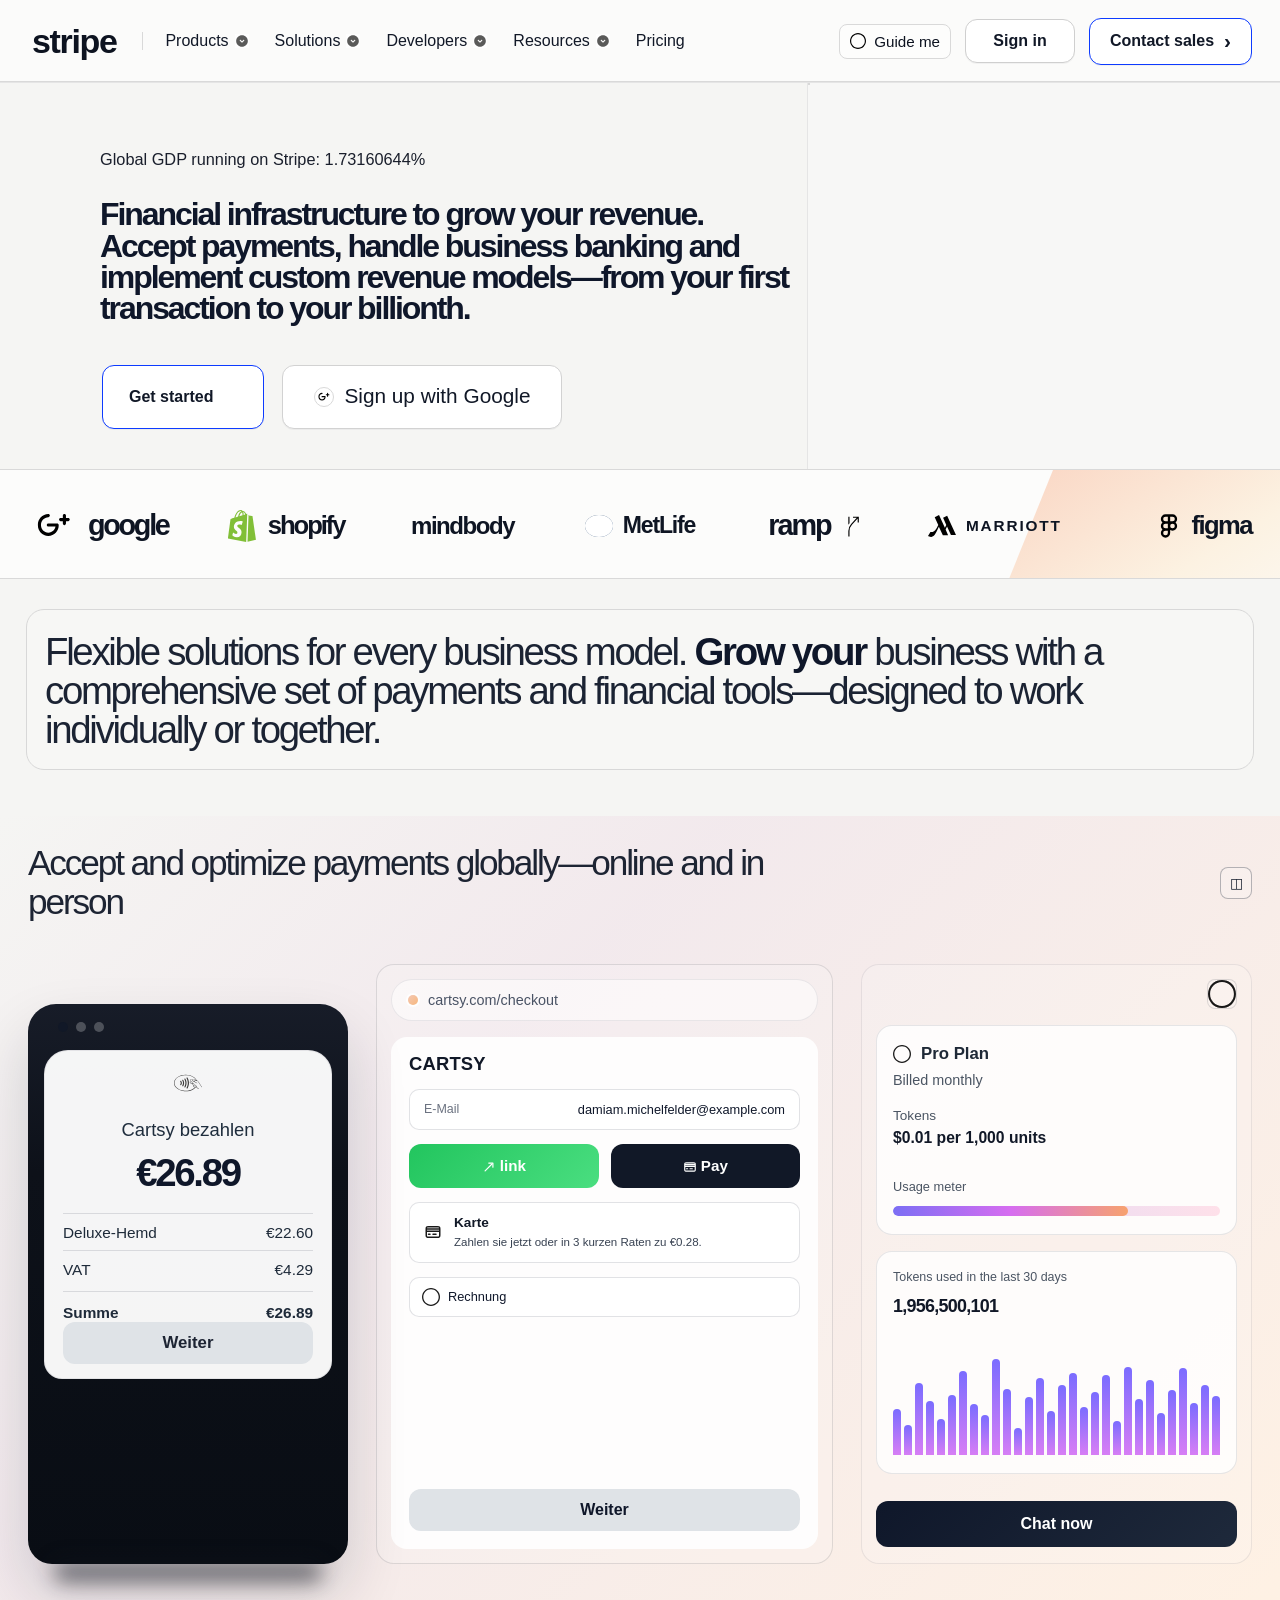
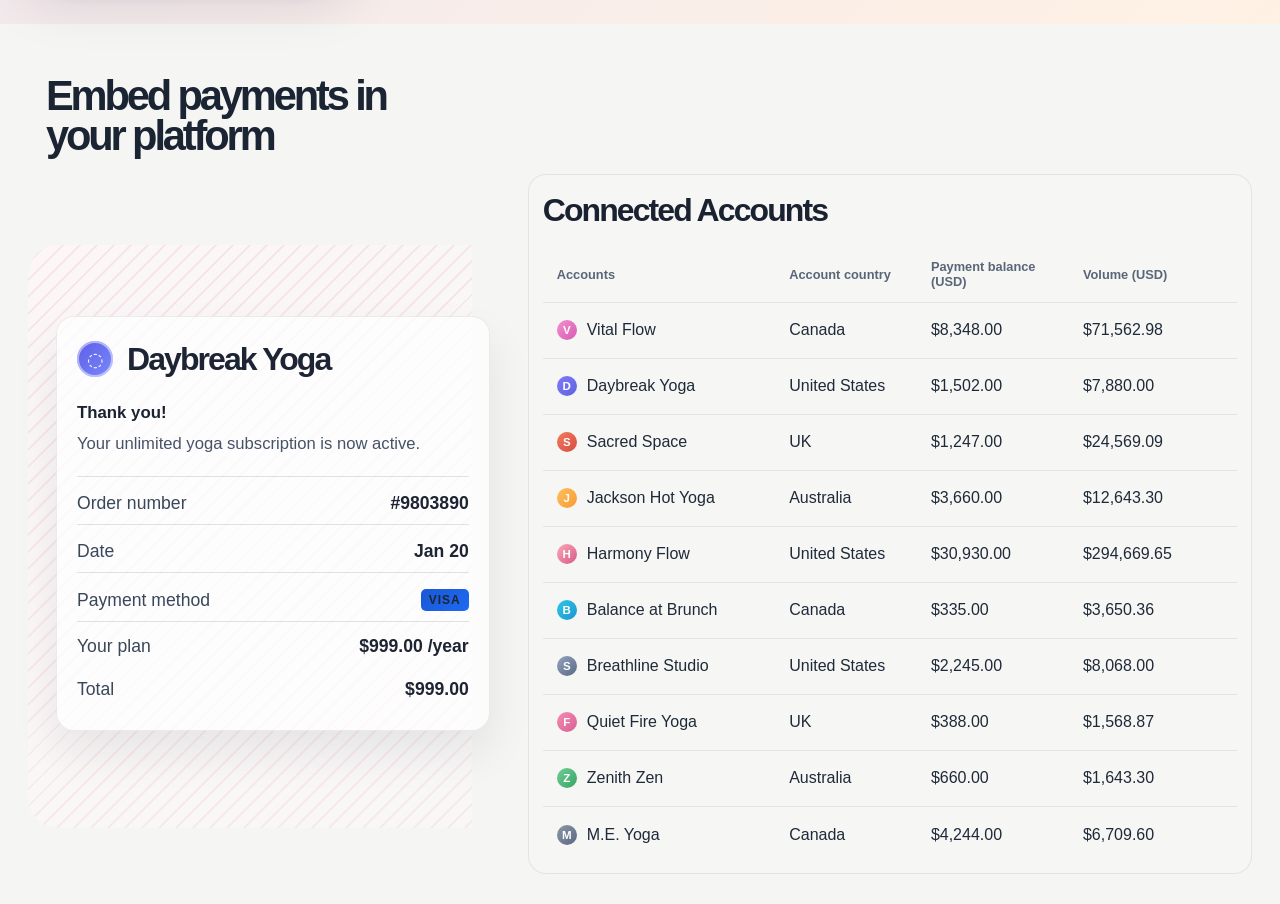
==== commit 4828e2e3: "Add signin page and update assignment UI" ====
--- a/index.html
+++ b/index.html
@@ -258,6 +258,136 @@
           </div>
         </div>
       </section>
+
+      <section class="embed-payments" aria-label="Embedded payments section">
+        <div class="embed-payments__heading">Embed payments in your platform</div>
+
+        <div class="embed-payments__content">
+          <div class="receipt-panel">
+            <div class="receipt-panel__decor" aria-hidden="true"></div>
+
+            <div class="receipt-card" role="presentation">
+              <div class="receipt-card__header">
+                <div class="receipt-card__avatar">◌</div>
+                <h3>Daybreak Yoga</h3>
+              </div>
+
+              <div class="receipt-card__body">
+                <div class="receipt-card__thanks">Thank you!</div>
+                <p>Your unlimited yoga subscription is now active.</p>
+              </div>
+
+              <div class="receipt-card__row">
+                <span>Order number</span>
+                <strong>#9803890</strong>
+              </div>
+
+              <div class="receipt-card__row">
+                <span>Date</span>
+                <strong>Jan 20</strong>
+              </div>
+
+              <div class="receipt-card__row">
+                <span>Payment method</span>
+                <strong class="visa-tag">VISA</strong>
+              </div>
+
+              <div class="receipt-card__row receipt-card__row--total">
+                <span>Your plan</span>
+                <strong>$999.00 /year</strong>
+              </div>
+
+              <div class="receipt-card__row receipt-card__row--total">
+                <span>Total</span>
+                <strong>$999.00</strong>
+              </div>
+            </div>
+          </div>
+
+          <div class="accounts-panel">
+            <h3>Connected Accounts</h3>
+
+            <div class="accounts-table" role="table" aria-label="Connected accounts list">
+              <div class="accounts-table__header" role="row">
+                <span role="columnheader">Accounts</span>
+                <span role="columnheader">Account country</span>
+                <span role="columnheader">Payment balance (USD)</span>
+                <span role="columnheader">Volume (USD)</span>
+              </div>
+
+              <div class="accounts-table__row" role="row">
+                <span class="account-name" role="cell"><span class="badge badge--pink">V</span> Vital Flow</span>
+                <span role="cell">Canada</span>
+                <span role="cell">$8,348.00</span>
+                <span role="cell">$71,562.98</span>
+              </div>
+
+              <div class="accounts-table__row" role="row">
+                <span class="account-name" role="cell"><span class="badge badge--purple">D</span> Daybreak Yoga</span>
+                <span role="cell">United States</span>
+                <span role="cell">$1,502.00</span>
+                <span role="cell">$7,880.00</span>
+              </div>
+
+              <div class="accounts-table__row" role="row">
+                <span class="account-name" role="cell"><span class="badge badge--red">S</span> Sacred Space</span>
+                <span role="cell">UK</span>
+                <span role="cell">$1,247.00</span>
+                <span role="cell">$24,569.09</span>
+              </div>
+
+              <div class="accounts-table__row" role="row">
+                <span class="account-name" role="cell"><span class="badge badge--orange">J</span> Jackson Hot Yoga</span>
+                <span role="cell">Australia</span>
+                <span role="cell">$3,660.00</span>
+                <span role="cell">$12,643.30</span>
+              </div>
+
+              <div class="accounts-table__row" role="row">
+                <span class="account-name" role="cell"><span class="badge badge--rose">H</span> Harmony Flow</span>
+                <span role="cell">United States</span>
+                <span role="cell">$30,930.00</span>
+                <span role="cell">$294,669.65</span>
+              </div>
+
+              <div class="accounts-table__row" role="row">
+                <span class="account-name" role="cell"><span class="badge badge--cyan">B</span> Balance at Brunch</span>
+                <span role="cell">Canada</span>
+                <span role="cell">$335.00</span>
+                <span role="cell">$3,650.36</span>
+              </div>
+
+              <div class="accounts-table__row" role="row">
+                <span class="account-name" role="cell"><span class="badge badge--slate">S</span> Breathline Studio</span>
+                <span role="cell">United States</span>
+                <span role="cell">$2,245.00</span>
+                <span role="cell">$8,068.00</span>
+              </div>
+
+              <div class="accounts-table__row" role="row">
+                <span class="account-name" role="cell"><span class="badge badge--magenta">F</span> Quiet Fire Yoga</span>
+                <span role="cell">UK</span>
+                <span role="cell">$388.00</span>
+                <span role="cell">$1,568.87</span>
+              </div>
+
+              <div class="accounts-table__row" role="row">
+                <span class="account-name" role="cell"><span class="badge badge--green">Z</span> Zenith Zen</span>
+                <span role="cell">Australia</span>
+                <span role="cell">$660.00</span>
+                <span role="cell">$1,643.30</span>
+              </div>
+
+              <div class="accounts-table__row" role="row">
+                <span class="account-name" role="cell"><span class="badge badge--gray">M</span> M.E. Yoga</span>
+                <span role="cell">Canada</span>
+                <span role="cell">$4,244.00</span>
+                <span role="cell">$6,709.60</span>
+              </div>
+            </div>
+          </div>
+        </div>
+      </section>
     </div>
   </body>
 </html>
--- a/style.css
+++ b/style.css
@@ -442,6 +442,244 @@
   font-weight: 600;
 }
 
+.embed-payments {
+  padding: 52px 28px 30px;
+  background: #f5f5f3;
+}
+
+.embed-payments__heading {
+  max-width: 420px;
+  margin: 0 0 18px 18px;
+  font-size: clamp(2.6rem, 3.15vw, 4rem);
+  line-height: 0.96;
+  letter-spacing: -0.075em;
+  color: #1b2433;
+  font-weight: 600;
+}
+
+.embed-payments__content {
+  display: grid;
+  grid-template-columns: 1.02fr 1.6fr;
+  gap: 38px;
+  align-items: center;
+  max-width: 1320px;
+  margin: 0 auto;
+}
+
+.receipt-panel {
+  position: relative;
+  min-height: 625px;
+  display: flex;
+  align-items: center;
+  justify-content: center;
+  padding-left: 28px;
+}
+
+.receipt-panel__decor {
+  position: absolute;
+  inset: 34px 18px 8px 0;
+  border-radius: 30px 0 0 30px;
+  background: linear-gradient(135deg, rgba(252, 246, 247, 1), rgba(255, 255, 255, 0.2));
+  overflow: hidden;
+}
+
+.receipt-panel__decor::before,
+.receipt-panel__decor::after {
+  content: "";
+  position: absolute;
+  inset: 0;
+  background-image: repeating-linear-gradient(
+    135deg,
+    rgba(224, 156, 176, 0.18) 0,
+    rgba(224, 156, 176, 0.18) 2px,
+    transparent 2px,
+    transparent 12px
+  );
+}
+
+.receipt-panel__decor::after {
+  inset: auto 0 0 0;
+  height: 100%;
+  background: linear-gradient(180deg, transparent 0%, rgba(254, 247, 249, 0.2) 100%);
+}
+
+.receipt-card {
+  position: relative;
+  z-index: 1;
+  width: min(100%, 520px);
+  background: rgba(255, 255, 255, 0.72);
+  border-radius: 18px;
+  border: 1px solid rgba(17, 24, 39, 0.08);
+  box-shadow: 0 22px 44px rgba(17, 24, 39, 0.08);
+  padding: 24px 20px 22px;
+}
+
+.receipt-card__header {
+  display: flex;
+  align-items: center;
+  gap: 14px;
+  margin-bottom: 18px;
+}
+
+.receipt-card__avatar {
+  width: 36px;
+  height: 36px;
+  border-radius: 50%;
+  background: linear-gradient(135deg, #5d5ce7, #7a8af9);
+  color: #fff;
+  font-size: 1.2rem;
+  display: flex;
+  align-items: center;
+  justify-content: center;
+  box-shadow: inset 0 0 0 2px rgba(255, 255, 255, 0.5);
+}
+
+.receipt-card h3 {
+  margin: 0;
+  font-size: clamp(2rem, 2.2vw, 2.6rem);
+  line-height: 1;
+  letter-spacing: -0.06em;
+  color: #1d2433;
+  font-weight: 600;
+}
+
+.receipt-card__body {
+  padding: 8px 0 18px;
+  border-bottom: 1px solid rgba(21, 31, 42, 0.12);
+}
+
+.receipt-card__thanks {
+  font-size: 1.05rem;
+  font-weight: 600;
+  color: #1a2232;
+  margin-bottom: 8px;
+}
+
+.receipt-card__body p {
+  margin: 0;
+  font-size: 1.04rem;
+  line-height: 1.6;
+  color: #465267;
+}
+
+.receipt-card__row {
+  display: flex;
+  justify-content: space-between;
+  align-items: center;
+  gap: 16px;
+  padding: 16px 0 10px;
+  border-bottom: 1px solid rgba(21, 31, 42, 0.12);
+  font-size: 1.1rem;
+  color: #39475a;
+}
+
+.receipt-card__row strong {
+  color: #1d2433;
+  font-weight: 600;
+}
+
+.receipt-card__row--total {
+  padding-top: 14px;
+  padding-bottom: 8px;
+  border-bottom: none;
+}
+
+.visa-tag {
+  display: inline-flex;
+  align-items: center;
+  justify-content: center;
+  min-width: 46px;
+  height: 22px;
+  border-radius: 5px;
+  background: linear-gradient(135deg, #1a58d6, #1e6af2);
+  color: #fff;
+  font-size: 0.75rem;
+  letter-spacing: 0.08em;
+  padding: 0 8px;
+}
+
+.accounts-panel {
+  background: rgba(255, 255, 255, 0.14);
+  border: 1px solid rgba(17, 24, 39, 0.08);
+  border-radius: 18px;
+  padding: 16px 14px 10px;
+  min-height: 420px;
+}
+
+.accounts-panel h3 {
+  margin: 0 0 18px;
+  font-size: clamp(2rem, 2.3vw, 2.6rem);
+  line-height: 1.2;
+  letter-spacing: -0.06em;
+  color: #1a2232;
+  font-weight: 600;
+}
+
+.accounts-table {
+  display: grid;
+  width: 100%;
+  overflow: hidden;
+}
+
+.accounts-table__header,
+.accounts-table__row {
+  display: grid;
+  grid-template-columns: 1.7fr 1fr 1.08fr 1.08fr;
+  align-items: center;
+  gap: 12px;
+  min-height: 56px;
+  padding: 0 14px;
+}
+
+.accounts-table__header {
+  font-size: 0.8rem;
+  text-transform: none;
+  color: #5a6678;
+  font-weight: 600;
+  border-bottom: 1px solid rgba(17, 24, 39, 0.08);
+}
+
+.accounts-table__row {
+  font-size: 1rem;
+  color: #1f2a39;
+  border-bottom: 1px solid rgba(17, 24, 39, 0.08);
+}
+
+.accounts-table__row:last-child {
+  border-bottom: none;
+}
+
+.account-name {
+  display: flex;
+  align-items: center;
+  gap: 10px;
+  font-weight: 500;
+}
+
+.badge {
+  width: 20px;
+  height: 20px;
+  border-radius: 50%;
+  display: inline-flex;
+  align-items: center;
+  justify-content: center;
+  color: #fff;
+  font-size: 0.72rem;
+  font-weight: 700;
+  flex-shrink: 0;
+}
+
+.badge--pink { background: linear-gradient(135deg, #f291c8, #d859b8); }
+.badge--purple { background: linear-gradient(135deg, #7f79ff, #5f63da); }
+.badge--red { background: linear-gradient(135deg, #f17c5d, #d84c43); }
+.badge--orange { background: linear-gradient(135deg, #ffbf5f, #f79b32); }
+.badge--rose { background: linear-gradient(135deg, #f9a8b8, #d95a86); }
+.badge--cyan { background: linear-gradient(135deg, #30c7e8, #1b95d0); }
+.badge--slate { background: linear-gradient(135deg, #93a4bf, #5a6883); }
+.badge--magenta { background: linear-gradient(135deg, #f58db1, #d75f95); }
+.badge--green { background: linear-gradient(135deg, #6ecf94, #3aa266); }
+.badge--gray { background: linear-gradient(135deg, #8a99a9, #5d6780); }
+
 @media (max-width: 1100px) {
   .topbar {
     flex-wrap: wrap;
@@ -478,6 +716,19 @@
   .figma-logo {
     justify-self: center;
   }
+
+  .embed-payments__content {
+    grid-template-columns: 1fr;
+  }
+
+  .receipt-panel {
+    padding-left: 0;
+    min-height: 540px;
+  }
+
+  .accounts-panel {
+    min-height: auto;
+  }
 }
 
 @media (max-width: 720px) {
@@ -519,6 +770,26 @@
 
   .business-model__content {
     padding: 18px 14px 16px;
+  }
+
+  .embed-payments {
+    padding-inline: 16px;
+  }
+
+  .embed-payments__heading {
+    margin-left: 0;
+  }
+
+  .receipt-card {
+    padding: 18px 14px 16px;
+  }
+
+  .accounts-table__header,
+  .accounts-table__row {
+    grid-template-columns: 1.4fr 0.8fr 0.9fr 0.9fr;
+    font-size: 0.8rem;
+    gap: 8px;
+    padding-inline: 8px;
   }
 }
 
